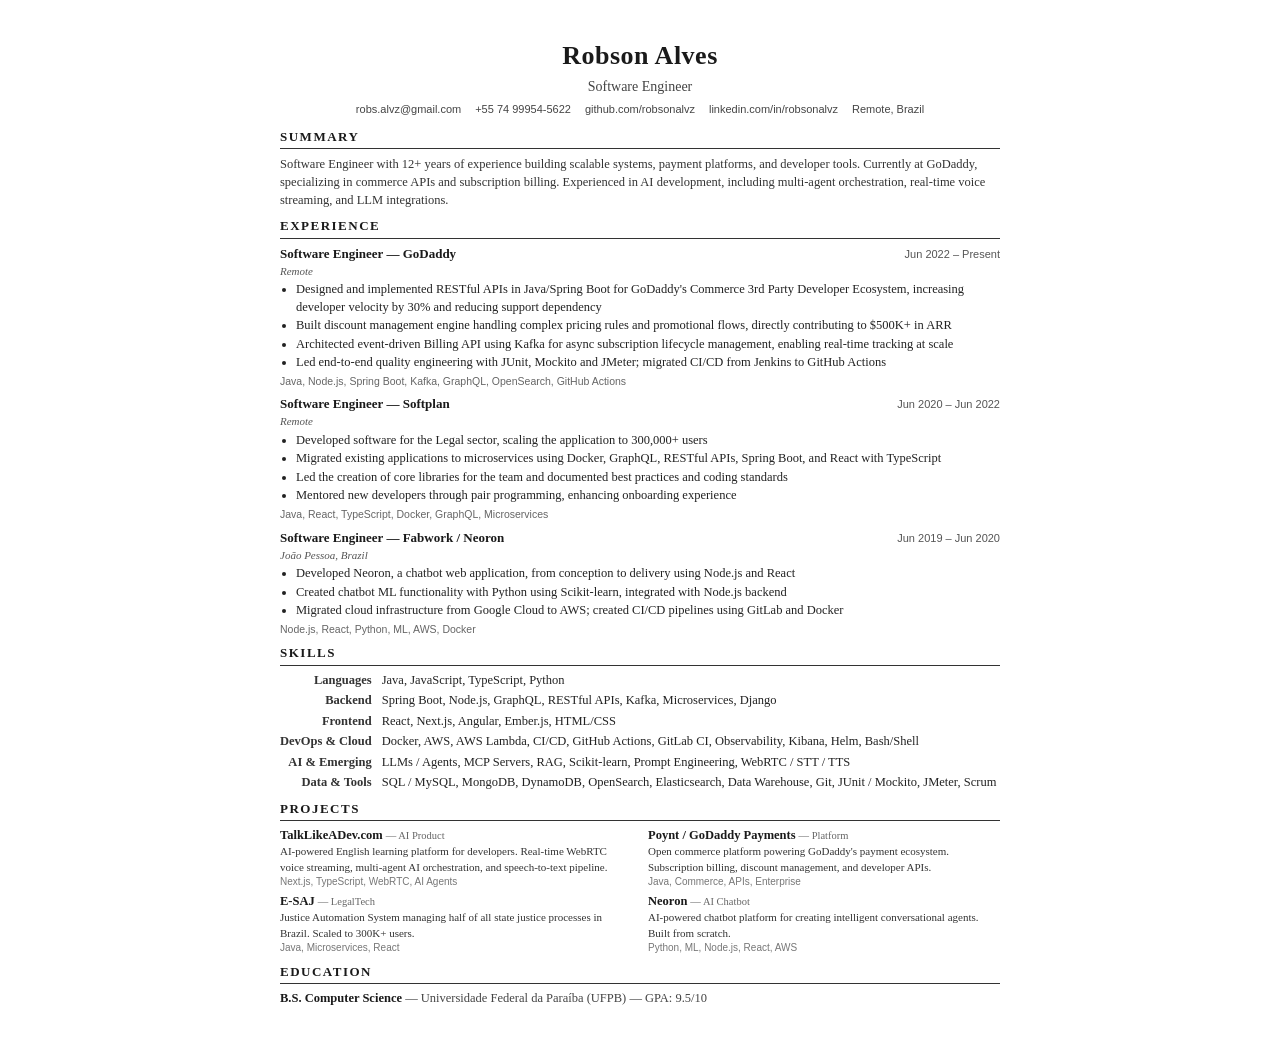
==== resume.html @ f12c5b37 "adicionar download re sume" ====
<!DOCTYPE html>
<html lang="en">
<head>
<meta charset="UTF-8">
<meta name="viewport" content="width=device-width, initial-scale=1.0">
<title>Resume - Robson Alves</title>
<style>
  *, *::before, *::after { margin: 0; padding: 0; box-sizing: border-box; }

  html {
    font-size: 13px;
    -webkit-print-color-adjust: exact;
    print-color-adjust: exact;
  }

  body {
    font-family: Georgia, 'Times New Roman', serif;
    color: #1a1a1a;
    line-height: 1.4;
    padding: 0.4in 0.5in;
    max-width: 8.5in;
    margin: 0 auto;
  }

  a { color: #1a1a1a; text-decoration: none; }
  a:hover { text-decoration: underline; }

  /* Header */
  header { text-align: center; margin-bottom: 10px; }
  header h1 { font-size: 26px; font-weight: 700; letter-spacing: 0.5px; margin-bottom: 2px; }
  header p.title { font-size: 14px; color: #444; margin-bottom: 6px; }

  .contact {
    font-family: -apple-system, BlinkMacSystemFont, 'Segoe UI', Helvetica, Arial, sans-serif;
    font-size: 11px;
    color: #444;
    display: flex;
    justify-content: center;
    flex-wrap: wrap;
    gap: 4px 14px;
  }
  .contact a { color: #444; }

  /* Sections */
  section { margin-bottom: 8px; }

  h2 {
    font-size: 13px;
    font-weight: 700;
    text-transform: uppercase;
    letter-spacing: 1.5px;
    border-bottom: 1px solid #333;
    padding-bottom: 2px;
    margin-bottom: 6px;
    color: #1a1a1a;
  }

  /* Summary */
  .summary {
    font-size: 12.5px;
    color: #333;
    line-height: 1.45;
  }

  /* Experience */
  .job { margin-bottom: 7px; }
  .job:last-child { margin-bottom: 0; }

  .job-header {
    display: flex;
    justify-content: space-between;
    align-items: baseline;
    margin-bottom: 1px;
  }

  .job-title {
    font-size: 13px;
    font-weight: 700;
  }

  .job-date {
    font-family: -apple-system, BlinkMacSystemFont, 'Segoe UI', Helvetica, Arial, sans-serif;
    font-size: 11px;
    color: #555;
    white-space: nowrap;
  }

  .job-meta {
    font-size: 11px;
    color: #555;
    font-style: italic;
    margin-bottom: 2px;
  }

  .job ul {
    list-style: disc;
    padding-left: 16px;
    font-size: 12.5px;
    color: #222;
  }

  .job li { margin-bottom: 1px; line-height: 1.4; }

  .tech {
    font-family: -apple-system, BlinkMacSystemFont, 'Segoe UI', Helvetica, Arial, sans-serif;
    font-size: 10.5px;
    color: #666;
    margin-top: 2px;
  }

  /* Skills */
  .skills-grid {
    display: grid;
    grid-template-columns: auto 1fr;
    gap: 3px 10px;
    font-size: 12.5px;
  }

  .skills-grid dt {
    font-weight: 700;
    color: #333;
    text-align: right;
    font-size: 12.5px;
    white-space: nowrap;
  }

  .skills-grid dd { color: #222; }

  /* Education */
  .edu {
    display: flex;
    justify-content: space-between;
    align-items: baseline;
    font-size: 12.5px;
  }

  .edu-degree { font-weight: 700; }
  .edu-school { color: #444; }

  /* Projects */
  .projects-grid {
    display: grid;
    grid-template-columns: 1fr 1fr;
    gap: 4px 16px;
    font-size: 12px;
  }

  .project { line-height: 1.4; }

  .project-name {
    font-weight: 700;
    font-size: 12.5px;
  }

  .project-type {
    font-size: 10.5px;
    color: #666;
  }

  .project-desc {
    color: #333;
    font-size: 11px;
  }

  .project-tech {
    font-family: -apple-system, BlinkMacSystemFont, 'Segoe UI', Helvetica, Arial, sans-serif;
    font-size: 10px;
    color: #777;
  }

  /* Print */
  @media print {
    html { font-size: 13px; }
    body { padding: 0; max-width: none; }
    a { color: #1a1a1a !important; }
    .contact a { color: #444 !important; }
    section { break-inside: avoid; }
  }

  @page {
    size: letter;
    margin: 0.4in 0.5in;
  }
</style>
</head>
<body>

<header>
  <h1>Robson Alves</h1>
  <p class="title">Software Engineer</p>
  <div class="contact">
    <span>robs.alvz@gmail.com</span>
    <span>+55 74 99954-5622</span>
    <span><a href="https://github.com/robsonalvz">github.com/robsonalvz</a></span>
    <span><a href="https://linkedin.com/in/robsonalvz">linkedin.com/in/robsonalvz</a></span>
    <span>Remote, Brazil</span>
  </div>
</header>

<section>
  <h2>Summary</h2>
  <p class="summary">Software Engineer with 12+ years of experience building scalable systems, payment platforms, and developer tools. Currently at GoDaddy, specializing in commerce APIs and subscription billing. Experienced in AI development, including multi-agent orchestration, real-time voice streaming, and LLM integrations.</p>
</section>

<section>
  <h2>Experience</h2>

  <div class="job">
    <div class="job-header">
      <span class="job-title">Software Engineer &mdash; GoDaddy</span>
      <span class="job-date">Jun 2022 &ndash; Present</span>
    </div>
    <div class="job-meta">Remote</div>
    <ul>
      <li>Designed and implemented RESTful APIs in Java/Spring Boot for GoDaddy's Commerce 3rd Party Developer Ecosystem, increasing developer velocity by 30% and reducing support dependency</li>
      <li>Built discount management engine handling complex pricing rules and promotional flows, directly contributing to $500K+ in ARR</li>
      <li>Architected event-driven Billing API using Kafka for async subscription lifecycle management, enabling real-time tracking at scale</li>
      <li>Led end-to-end quality engineering with JUnit, Mockito and JMeter; migrated CI/CD from Jenkins to GitHub Actions</li>
    </ul>
    <div class="tech">Java, Node.js, Spring Boot, Kafka, GraphQL, OpenSearch, GitHub Actions</div>
  </div>

  <div class="job">
    <div class="job-header">
      <span class="job-title">Software Engineer &mdash; Softplan</span>
      <span class="job-date">Jun 2020 &ndash; Jun 2022</span>
    </div>
    <div class="job-meta">Remote</div>
    <ul>
      <li>Developed software for the Legal sector, scaling the application to 300,000+ users</li>
      <li>Migrated existing applications to microservices using Docker, GraphQL, RESTful APIs, Spring Boot, and React with TypeScript</li>
      <li>Led the creation of core libraries for the team and documented best practices and coding standards</li>
      <li>Mentored new developers through pair programming, enhancing onboarding experience</li>
    </ul>
    <div class="tech">Java, React, TypeScript, Docker, GraphQL, Microservices</div>
  </div>

  <div class="job">
    <div class="job-header">
      <span class="job-title">Software Engineer &mdash; Fabwork / Neoron</span>
      <span class="job-date">Jun 2019 &ndash; Jun 2020</span>
    </div>
    <div class="job-meta">Jo&atilde;o Pessoa, Brazil</div>
    <ul>
      <li>Developed Neoron, a chatbot web application, from conception to delivery using Node.js and React</li>
      <li>Created chatbot ML functionality with Python using Scikit-learn, integrated with Node.js backend</li>
      <li>Migrated cloud infrastructure from Google Cloud to AWS; created CI/CD pipelines using GitLab and Docker</li>
    </ul>
    <div class="tech">Node.js, React, Python, ML, AWS, Docker</div>
  </div>
</section>

<section>
  <h2>Skills</h2>
  <dl class="skills-grid">
    <dt>Languages</dt>
    <dd>Java, JavaScript, TypeScript, Python</dd>
    <dt>Backend</dt>
    <dd>Spring Boot, Node.js, GraphQL, RESTful APIs, Kafka, Microservices, Django</dd>
    <dt>Frontend</dt>
    <dd>React, Next.js, Angular, Ember.js, HTML/CSS</dd>
    <dt>DevOps &amp; Cloud</dt>
    <dd>Docker, AWS, AWS Lambda, CI/CD, GitHub Actions, GitLab CI, Observability, Kibana, Helm, Bash/Shell</dd>
    <dt>AI &amp; Emerging</dt>
    <dd>LLMs / Agents, MCP Servers, RAG, Scikit-learn, Prompt Engineering, WebRTC / STT / TTS</dd>
    <dt>Data &amp; Tools</dt>
    <dd>SQL / MySQL, MongoDB, DynamoDB, OpenSearch, Elasticsearch, Data Warehouse, Git, JUnit / Mockito, JMeter, Scrum</dd>
  </dl>
</section>

<section>
  <h2>Projects</h2>
  <div class="projects-grid">
    <div class="project">
      <span class="project-name">TalkLikeADev.com</span> <span class="project-type">&mdash; AI Product</span>
      <div class="project-desc">AI-powered English learning platform for developers. Real-time WebRTC voice streaming, multi-agent AI orchestration, and speech-to-text pipeline.</div>
      <div class="project-tech">Next.js, TypeScript, WebRTC, AI Agents</div>
    </div>
    <div class="project">
      <span class="project-name">Poynt / GoDaddy Payments</span> <span class="project-type">&mdash; Platform</span>
      <div class="project-desc">Open commerce platform powering GoDaddy's payment ecosystem. Subscription billing, discount management, and developer APIs.</div>
      <div class="project-tech">Java, Commerce, APIs, Enterprise</div>
    </div>
    <div class="project">
      <span class="project-name">E-SAJ</span> <span class="project-type">&mdash; LegalTech</span>
      <div class="project-desc">Justice Automation System managing half of all state justice processes in Brazil. Scaled to 300K+ users.</div>
      <div class="project-tech">Java, Microservices, React</div>
    </div>
    <div class="project">
      <span class="project-name">Neoron</span> <span class="project-type">&mdash; AI Chatbot</span>
      <div class="project-desc">AI-powered chatbot platform for creating intelligent conversational agents. Built from scratch.</div>
      <div class="project-tech">Python, ML, Node.js, React, AWS</div>
    </div>
  </div>
</section>

<section>
  <h2>Education</h2>
  <div class="edu">
    <div>
      <span class="edu-degree">B.S. Computer Science</span> <span class="edu-school">&mdash; Universidade Federal da Para&iacute;ba (UFPB)</span> <span class="edu-school">&mdash; GPA: 9.5/10</span>
    </div>
  </div>
</section>

</body>
</html>
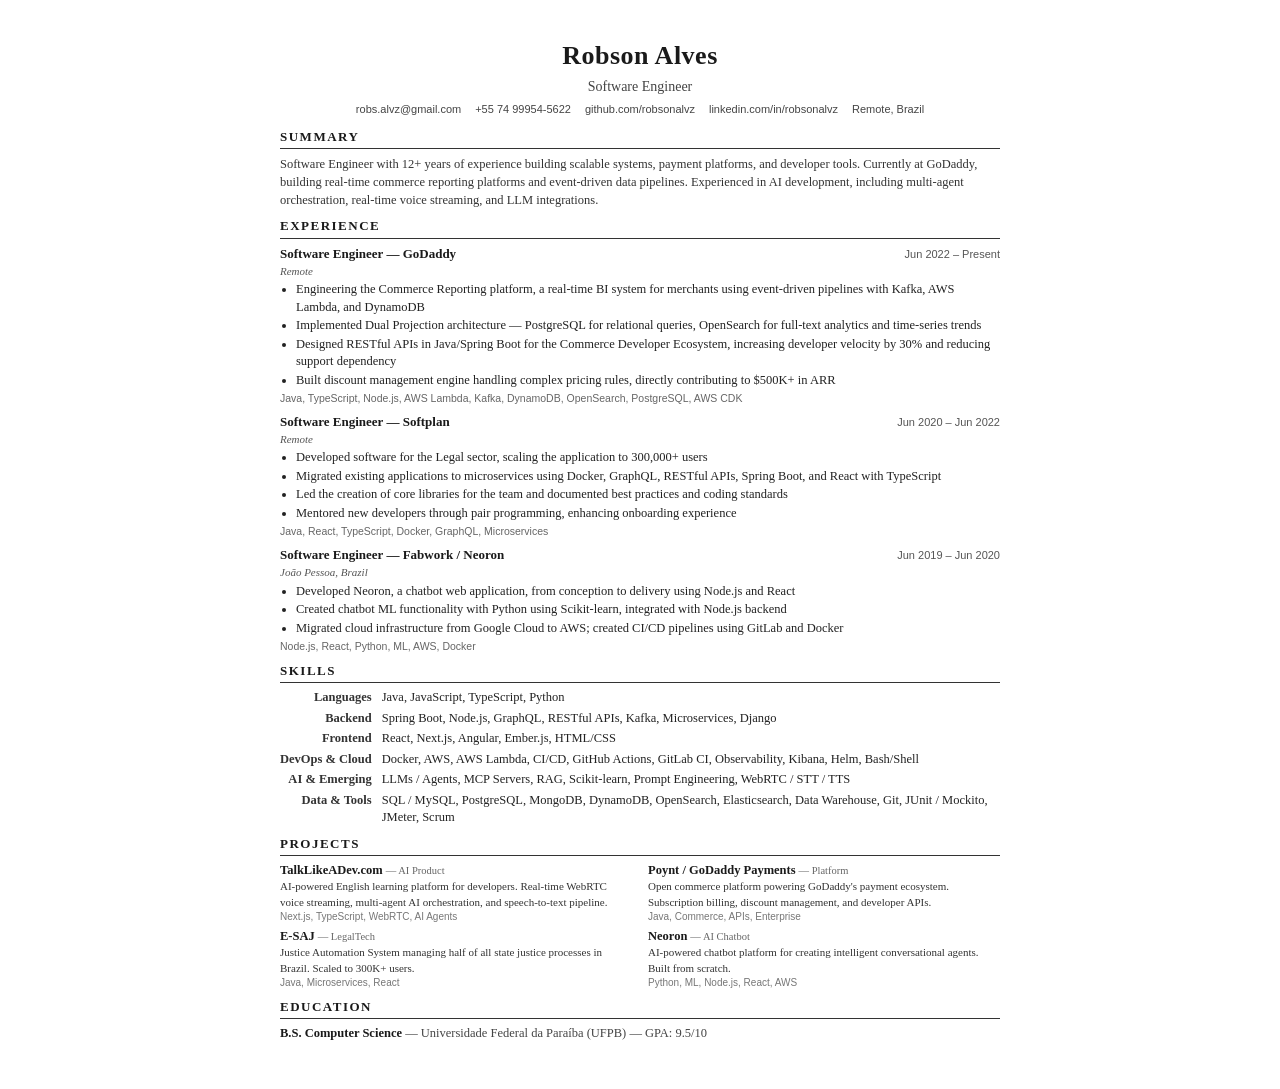
==== commit 67906402: "feat: add all" ====
--- a/resume.html
+++ b/resume.html
@@ -199,7 +199,7 @@
 
 <section>
   <h2>Summary</h2>
-  <p class="summary">Software Engineer with 12+ years of experience building scalable systems, payment platforms, and developer tools. Currently at GoDaddy, specializing in commerce APIs and subscription billing. Experienced in AI development, including multi-agent orchestration, real-time voice streaming, and LLM integrations.</p>
+  <p class="summary">Software Engineer with 12+ years of experience building scalable systems, payment platforms, and developer tools. Currently at GoDaddy, building real-time commerce reporting platforms and event-driven data pipelines. Experienced in AI development, including multi-agent orchestration, real-time voice streaming, and LLM integrations.</p>
 </section>
 
 <section>
@@ -212,12 +212,12 @@
     </div>
     <div class="job-meta">Remote</div>
     <ul>
-      <li>Designed and implemented RESTful APIs in Java/Spring Boot for GoDaddy's Commerce 3rd Party Developer Ecosystem, increasing developer velocity by 30% and reducing support dependency</li>
-      <li>Built discount management engine handling complex pricing rules and promotional flows, directly contributing to $500K+ in ARR</li>
-      <li>Architected event-driven Billing API using Kafka for async subscription lifecycle management, enabling real-time tracking at scale</li>
-      <li>Led end-to-end quality engineering with JUnit, Mockito and JMeter; migrated CI/CD from Jenkins to GitHub Actions</li>
+      <li>Engineering the Commerce Reporting platform, a real-time BI system for merchants using event-driven pipelines with Kafka, AWS Lambda, and DynamoDB</li>
+      <li>Implemented Dual Projection architecture — PostgreSQL for relational queries, OpenSearch for full-text analytics and time-series trends</li>
+      <li>Designed RESTful APIs in Java/Spring Boot for the Commerce Developer Ecosystem, increasing developer velocity by 30% and reducing support dependency</li>
+      <li>Built discount management engine handling complex pricing rules, directly contributing to $500K+ in ARR</li>
     </ul>
-    <div class="tech">Java, Node.js, Spring Boot, Kafka, GraphQL, OpenSearch, GitHub Actions</div>
+    <div class="tech">Java, TypeScript, Node.js, AWS Lambda, Kafka, DynamoDB, OpenSearch, PostgreSQL, AWS CDK</div>
   </div>
 
   <div class="job">
@@ -264,7 +264,7 @@
     <dt>AI &amp; Emerging</dt>
     <dd>LLMs / Agents, MCP Servers, RAG, Scikit-learn, Prompt Engineering, WebRTC / STT / TTS</dd>
     <dt>Data &amp; Tools</dt>
-    <dd>SQL / MySQL, MongoDB, DynamoDB, OpenSearch, Elasticsearch, Data Warehouse, Git, JUnit / Mockito, JMeter, Scrum</dd>
+    <dd>SQL / MySQL, PostgreSQL, MongoDB, DynamoDB, OpenSearch, Elasticsearch, Data Warehouse, Git, JUnit / Mockito, JMeter, Scrum</dd>
   </dl>
 </section>
 
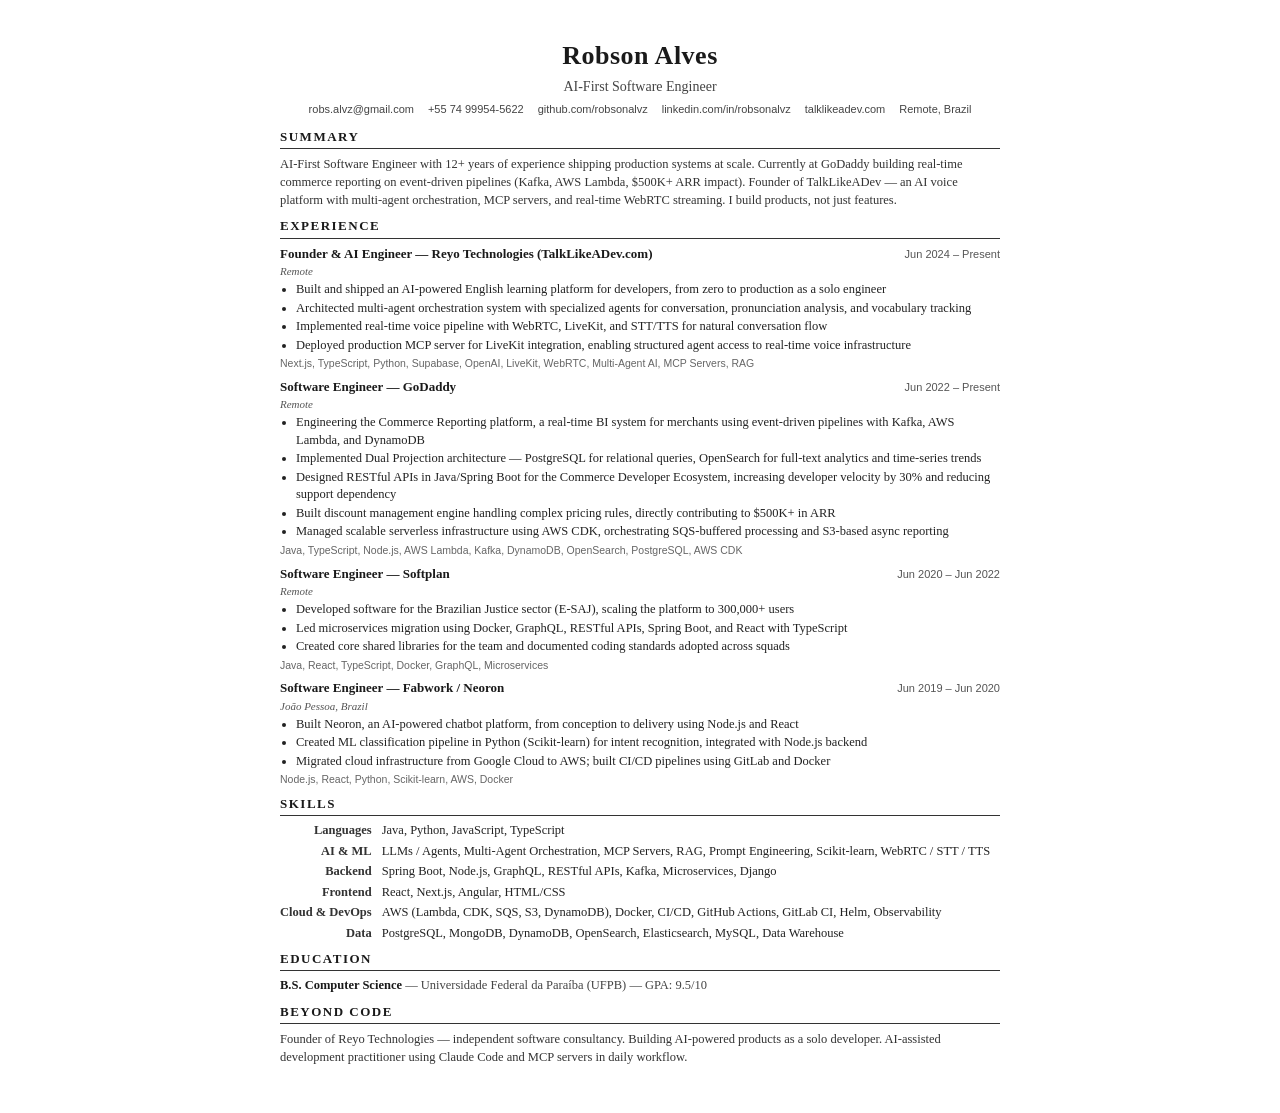
==== commit 3d75ef80: "fix: remove logica de hash" ====
--- a/resume.html
+++ b/resume.html
@@ -187,23 +187,39 @@
 
 <header>
   <h1>Robson Alves</h1>
-  <p class="title">Software Engineer</p>
+  <p class="title">AI-First Software Engineer</p>
   <div class="contact">
     <span>robs.alvz@gmail.com</span>
     <span>+55 74 99954-5622</span>
     <span><a href="https://github.com/robsonalvz">github.com/robsonalvz</a></span>
     <span><a href="https://linkedin.com/in/robsonalvz">linkedin.com/in/robsonalvz</a></span>
+    <span><a href="https://talklikeadev.com">talklikeadev.com</a></span>
     <span>Remote, Brazil</span>
   </div>
 </header>
 
 <section>
   <h2>Summary</h2>
-  <p class="summary">Software Engineer with 12+ years of experience building scalable systems, payment platforms, and developer tools. Currently at GoDaddy, building real-time commerce reporting platforms and event-driven data pipelines. Experienced in AI development, including multi-agent orchestration, real-time voice streaming, and LLM integrations.</p>
+  <p class="summary">AI-First Software Engineer with 12+ years of experience shipping production systems at scale. Currently at GoDaddy building real-time commerce reporting on event-driven pipelines (Kafka, AWS Lambda, $500K+ ARR impact). Founder of TalkLikeADev &mdash; an AI voice platform with multi-agent orchestration, MCP servers, and real-time WebRTC streaming. I build products, not just features.</p>
 </section>
 
 <section>
   <h2>Experience</h2>
+
+  <div class="job">
+    <div class="job-header">
+      <span class="job-title">Founder &amp; AI Engineer &mdash; Reyo Technologies (TalkLikeADev.com)</span>
+      <span class="job-date">Jun 2024 &ndash; Present</span>
+    </div>
+    <div class="job-meta">Remote</div>
+    <ul>
+      <li>Built and shipped an AI-powered English learning platform for developers, from zero to production as a solo engineer</li>
+      <li>Architected multi-agent orchestration system with specialized agents for conversation, pronunciation analysis, and vocabulary tracking</li>
+      <li>Implemented real-time voice pipeline with WebRTC, LiveKit, and STT/TTS for natural conversation flow</li>
+      <li>Deployed production MCP server for LiveKit integration, enabling structured agent access to real-time voice infrastructure</li>
+    </ul>
+    <div class="tech">Next.js, TypeScript, Python, Supabase, OpenAI, LiveKit, WebRTC, Multi-Agent AI, MCP Servers, RAG</div>
+  </div>
 
   <div class="job">
     <div class="job-header">
@@ -213,9 +229,10 @@
     <div class="job-meta">Remote</div>
     <ul>
       <li>Engineering the Commerce Reporting platform, a real-time BI system for merchants using event-driven pipelines with Kafka, AWS Lambda, and DynamoDB</li>
-      <li>Implemented Dual Projection architecture — PostgreSQL for relational queries, OpenSearch for full-text analytics and time-series trends</li>
+      <li>Implemented Dual Projection architecture &mdash; PostgreSQL for relational queries, OpenSearch for full-text analytics and time-series trends</li>
       <li>Designed RESTful APIs in Java/Spring Boot for the Commerce Developer Ecosystem, increasing developer velocity by 30% and reducing support dependency</li>
       <li>Built discount management engine handling complex pricing rules, directly contributing to $500K+ in ARR</li>
+      <li>Managed scalable serverless infrastructure using AWS CDK, orchestrating SQS-buffered processing and S3-based async reporting</li>
     </ul>
     <div class="tech">Java, TypeScript, Node.js, AWS Lambda, Kafka, DynamoDB, OpenSearch, PostgreSQL, AWS CDK</div>
   </div>
@@ -227,10 +244,9 @@
     </div>
     <div class="job-meta">Remote</div>
     <ul>
-      <li>Developed software for the Legal sector, scaling the application to 300,000+ users</li>
-      <li>Migrated existing applications to microservices using Docker, GraphQL, RESTful APIs, Spring Boot, and React with TypeScript</li>
-      <li>Led the creation of core libraries for the team and documented best practices and coding standards</li>
-      <li>Mentored new developers through pair programming, enhancing onboarding experience</li>
+      <li>Developed software for the Brazilian Justice sector (E-SAJ), scaling the platform to 300,000+ users</li>
+      <li>Led microservices migration using Docker, GraphQL, RESTful APIs, Spring Boot, and React with TypeScript</li>
+      <li>Created core shared libraries for the team and documented coding standards adopted across squads</li>
     </ul>
     <div class="tech">Java, React, TypeScript, Docker, GraphQL, Microservices</div>
   </div>
@@ -242,11 +258,11 @@
     </div>
     <div class="job-meta">Jo&atilde;o Pessoa, Brazil</div>
     <ul>
-      <li>Developed Neoron, a chatbot web application, from conception to delivery using Node.js and React</li>
-      <li>Created chatbot ML functionality with Python using Scikit-learn, integrated with Node.js backend</li>
-      <li>Migrated cloud infrastructure from Google Cloud to AWS; created CI/CD pipelines using GitLab and Docker</li>
+      <li>Built Neoron, an AI-powered chatbot platform, from conception to delivery using Node.js and React</li>
+      <li>Created ML classification pipeline in Python (Scikit-learn) for intent recognition, integrated with Node.js backend</li>
+      <li>Migrated cloud infrastructure from Google Cloud to AWS; built CI/CD pipelines using GitLab and Docker</li>
     </ul>
-    <div class="tech">Node.js, React, Python, ML, AWS, Docker</div>
+    <div class="tech">Node.js, React, Python, Scikit-learn, AWS, Docker</div>
   </div>
 </section>
 
@@ -254,44 +270,18 @@
   <h2>Skills</h2>
   <dl class="skills-grid">
     <dt>Languages</dt>
-    <dd>Java, JavaScript, TypeScript, Python</dd>
+    <dd>Java, Python, JavaScript, TypeScript</dd>
+    <dt>AI &amp; ML</dt>
+    <dd>LLMs / Agents, Multi-Agent Orchestration, MCP Servers, RAG, Prompt Engineering, Scikit-learn, WebRTC / STT / TTS</dd>
     <dt>Backend</dt>
     <dd>Spring Boot, Node.js, GraphQL, RESTful APIs, Kafka, Microservices, Django</dd>
     <dt>Frontend</dt>
-    <dd>React, Next.js, Angular, Ember.js, HTML/CSS</dd>
-    <dt>DevOps &amp; Cloud</dt>
-    <dd>Docker, AWS, AWS Lambda, CI/CD, GitHub Actions, GitLab CI, Observability, Kibana, Helm, Bash/Shell</dd>
-    <dt>AI &amp; Emerging</dt>
-    <dd>LLMs / Agents, MCP Servers, RAG, Scikit-learn, Prompt Engineering, WebRTC / STT / TTS</dd>
-    <dt>Data &amp; Tools</dt>
-    <dd>SQL / MySQL, PostgreSQL, MongoDB, DynamoDB, OpenSearch, Elasticsearch, Data Warehouse, Git, JUnit / Mockito, JMeter, Scrum</dd>
+    <dd>React, Next.js, Angular, HTML/CSS</dd>
+    <dt>Cloud &amp; DevOps</dt>
+    <dd>AWS (Lambda, CDK, SQS, S3, DynamoDB), Docker, CI/CD, GitHub Actions, GitLab CI, Helm, Observability</dd>
+    <dt>Data</dt>
+    <dd>PostgreSQL, MongoDB, DynamoDB, OpenSearch, Elasticsearch, MySQL, Data Warehouse</dd>
   </dl>
-</section>
-
-<section>
-  <h2>Projects</h2>
-  <div class="projects-grid">
-    <div class="project">
-      <span class="project-name">TalkLikeADev.com</span> <span class="project-type">&mdash; AI Product</span>
-      <div class="project-desc">AI-powered English learning platform for developers. Real-time WebRTC voice streaming, multi-agent AI orchestration, and speech-to-text pipeline.</div>
-      <div class="project-tech">Next.js, TypeScript, WebRTC, AI Agents</div>
-    </div>
-    <div class="project">
-      <span class="project-name">Poynt / GoDaddy Payments</span> <span class="project-type">&mdash; Platform</span>
-      <div class="project-desc">Open commerce platform powering GoDaddy's payment ecosystem. Subscription billing, discount management, and developer APIs.</div>
-      <div class="project-tech">Java, Commerce, APIs, Enterprise</div>
-    </div>
-    <div class="project">
-      <span class="project-name">E-SAJ</span> <span class="project-type">&mdash; LegalTech</span>
-      <div class="project-desc">Justice Automation System managing half of all state justice processes in Brazil. Scaled to 300K+ users.</div>
-      <div class="project-tech">Java, Microservices, React</div>
-    </div>
-    <div class="project">
-      <span class="project-name">Neoron</span> <span class="project-type">&mdash; AI Chatbot</span>
-      <div class="project-desc">AI-powered chatbot platform for creating intelligent conversational agents. Built from scratch.</div>
-      <div class="project-tech">Python, ML, Node.js, React, AWS</div>
-    </div>
-  </div>
 </section>
 
 <section>
@@ -303,5 +293,10 @@
   </div>
 </section>
 
+<section>
+  <h2>Beyond Code</h2>
+  <p class="summary">Founder of Reyo Technologies &mdash; independent software consultancy. Building AI-powered products as a solo developer. AI-assisted development practitioner using Claude Code and MCP servers in daily workflow.</p>
+</section>
+
 </body>
 </html>
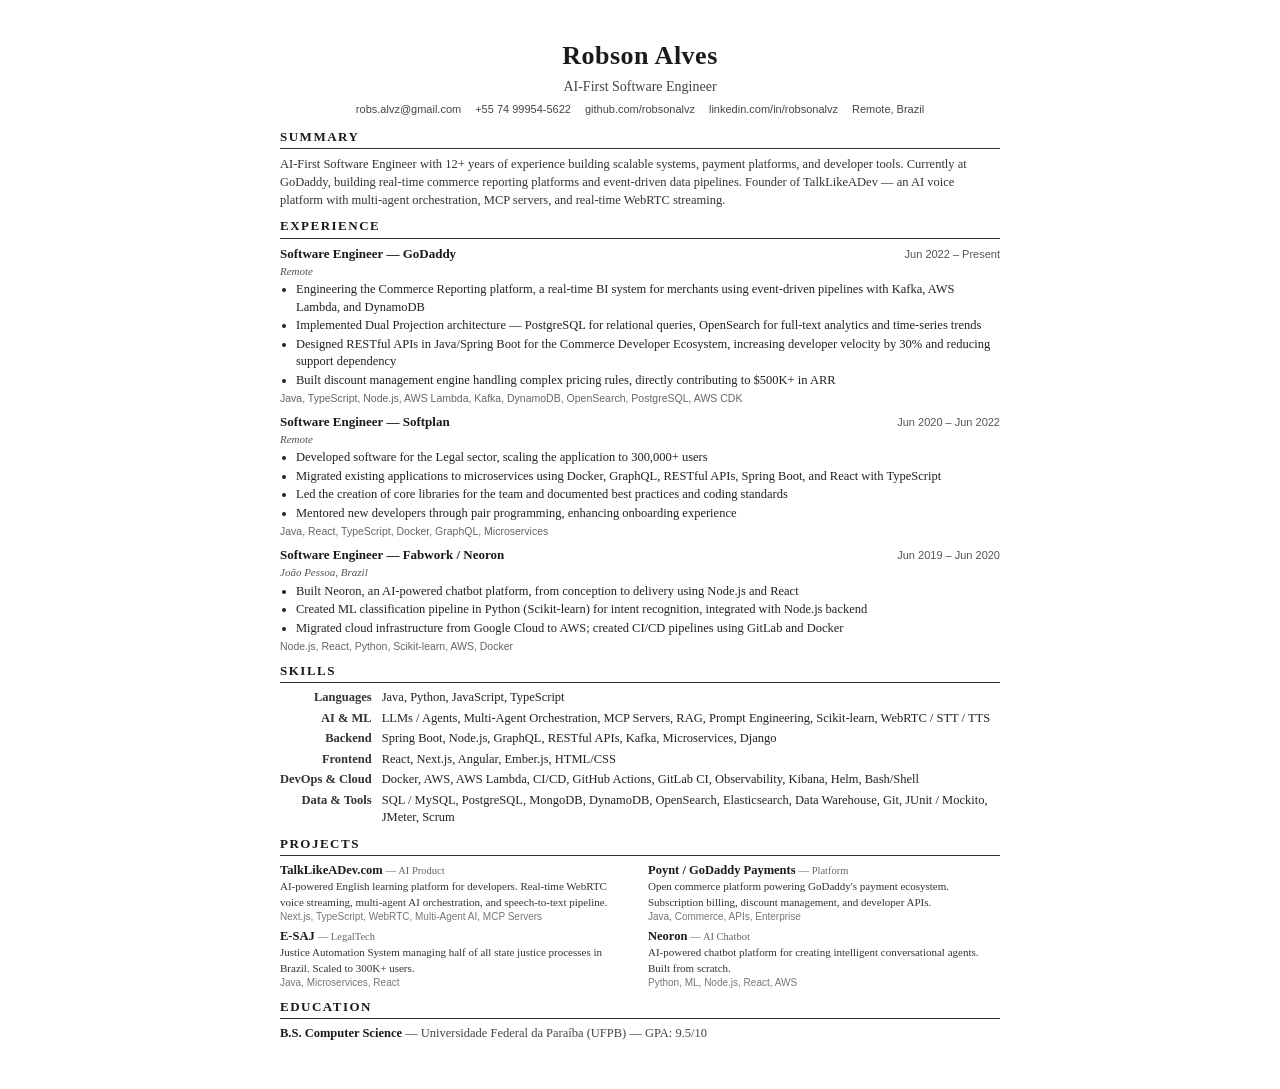
==== commit 38a89660: "fix resume" ====
--- a/resume.html
+++ b/resume.html
@@ -193,33 +193,17 @@
     <span>+55 74 99954-5622</span>
     <span><a href="https://github.com/robsonalvz">github.com/robsonalvz</a></span>
     <span><a href="https://linkedin.com/in/robsonalvz">linkedin.com/in/robsonalvz</a></span>
-    <span><a href="https://talklikeadev.com">talklikeadev.com</a></span>
     <span>Remote, Brazil</span>
   </div>
 </header>
 
 <section>
   <h2>Summary</h2>
-  <p class="summary">AI-First Software Engineer with 12+ years of experience shipping production systems at scale. Currently at GoDaddy building real-time commerce reporting on event-driven pipelines (Kafka, AWS Lambda, $500K+ ARR impact). Founder of TalkLikeADev &mdash; an AI voice platform with multi-agent orchestration, MCP servers, and real-time WebRTC streaming. I build products, not just features.</p>
+  <p class="summary">AI-First Software Engineer with 12+ years of experience building scalable systems, payment platforms, and developer tools. Currently at GoDaddy, building real-time commerce reporting platforms and event-driven data pipelines. Founder of TalkLikeADev &mdash; an AI voice platform with multi-agent orchestration, MCP servers, and real-time WebRTC streaming.</p>
 </section>
 
 <section>
   <h2>Experience</h2>
-
-  <div class="job">
-    <div class="job-header">
-      <span class="job-title">Founder &amp; AI Engineer &mdash; Reyo Technologies (TalkLikeADev.com)</span>
-      <span class="job-date">Jun 2024 &ndash; Present</span>
-    </div>
-    <div class="job-meta">Remote</div>
-    <ul>
-      <li>Built and shipped an AI-powered English learning platform for developers, from zero to production as a solo engineer</li>
-      <li>Architected multi-agent orchestration system with specialized agents for conversation, pronunciation analysis, and vocabulary tracking</li>
-      <li>Implemented real-time voice pipeline with WebRTC, LiveKit, and STT/TTS for natural conversation flow</li>
-      <li>Deployed production MCP server for LiveKit integration, enabling structured agent access to real-time voice infrastructure</li>
-    </ul>
-    <div class="tech">Next.js, TypeScript, Python, Supabase, OpenAI, LiveKit, WebRTC, Multi-Agent AI, MCP Servers, RAG</div>
-  </div>
 
   <div class="job">
     <div class="job-header">
@@ -232,7 +216,6 @@
       <li>Implemented Dual Projection architecture &mdash; PostgreSQL for relational queries, OpenSearch for full-text analytics and time-series trends</li>
       <li>Designed RESTful APIs in Java/Spring Boot for the Commerce Developer Ecosystem, increasing developer velocity by 30% and reducing support dependency</li>
       <li>Built discount management engine handling complex pricing rules, directly contributing to $500K+ in ARR</li>
-      <li>Managed scalable serverless infrastructure using AWS CDK, orchestrating SQS-buffered processing and S3-based async reporting</li>
     </ul>
     <div class="tech">Java, TypeScript, Node.js, AWS Lambda, Kafka, DynamoDB, OpenSearch, PostgreSQL, AWS CDK</div>
   </div>
@@ -244,9 +227,10 @@
     </div>
     <div class="job-meta">Remote</div>
     <ul>
-      <li>Developed software for the Brazilian Justice sector (E-SAJ), scaling the platform to 300,000+ users</li>
-      <li>Led microservices migration using Docker, GraphQL, RESTful APIs, Spring Boot, and React with TypeScript</li>
-      <li>Created core shared libraries for the team and documented coding standards adopted across squads</li>
+      <li>Developed software for the Legal sector, scaling the application to 300,000+ users</li>
+      <li>Migrated existing applications to microservices using Docker, GraphQL, RESTful APIs, Spring Boot, and React with TypeScript</li>
+      <li>Led the creation of core libraries for the team and documented best practices and coding standards</li>
+      <li>Mentored new developers through pair programming, enhancing onboarding experience</li>
     </ul>
     <div class="tech">Java, React, TypeScript, Docker, GraphQL, Microservices</div>
   </div>
@@ -260,7 +244,7 @@
     <ul>
       <li>Built Neoron, an AI-powered chatbot platform, from conception to delivery using Node.js and React</li>
       <li>Created ML classification pipeline in Python (Scikit-learn) for intent recognition, integrated with Node.js backend</li>
-      <li>Migrated cloud infrastructure from Google Cloud to AWS; built CI/CD pipelines using GitLab and Docker</li>
+      <li>Migrated cloud infrastructure from Google Cloud to AWS; created CI/CD pipelines using GitLab and Docker</li>
     </ul>
     <div class="tech">Node.js, React, Python, Scikit-learn, AWS, Docker</div>
   </div>
@@ -276,12 +260,38 @@
     <dt>Backend</dt>
     <dd>Spring Boot, Node.js, GraphQL, RESTful APIs, Kafka, Microservices, Django</dd>
     <dt>Frontend</dt>
-    <dd>React, Next.js, Angular, HTML/CSS</dd>
-    <dt>Cloud &amp; DevOps</dt>
-    <dd>AWS (Lambda, CDK, SQS, S3, DynamoDB), Docker, CI/CD, GitHub Actions, GitLab CI, Helm, Observability</dd>
-    <dt>Data</dt>
-    <dd>PostgreSQL, MongoDB, DynamoDB, OpenSearch, Elasticsearch, MySQL, Data Warehouse</dd>
+    <dd>React, Next.js, Angular, Ember.js, HTML/CSS</dd>
+    <dt>DevOps &amp; Cloud</dt>
+    <dd>Docker, AWS, AWS Lambda, CI/CD, GitHub Actions, GitLab CI, Observability, Kibana, Helm, Bash/Shell</dd>
+    <dt>Data &amp; Tools</dt>
+    <dd>SQL / MySQL, PostgreSQL, MongoDB, DynamoDB, OpenSearch, Elasticsearch, Data Warehouse, Git, JUnit / Mockito, JMeter, Scrum</dd>
   </dl>
+</section>
+
+<section>
+  <h2>Projects</h2>
+  <div class="projects-grid">
+    <div class="project">
+      <span class="project-name">TalkLikeADev.com</span> <span class="project-type">&mdash; AI Product</span>
+      <div class="project-desc">AI-powered English learning platform for developers. Real-time WebRTC voice streaming, multi-agent AI orchestration, and speech-to-text pipeline.</div>
+      <div class="project-tech">Next.js, TypeScript, WebRTC, Multi-Agent AI, MCP Servers</div>
+    </div>
+    <div class="project">
+      <span class="project-name">Poynt / GoDaddy Payments</span> <span class="project-type">&mdash; Platform</span>
+      <div class="project-desc">Open commerce platform powering GoDaddy's payment ecosystem. Subscription billing, discount management, and developer APIs.</div>
+      <div class="project-tech">Java, Commerce, APIs, Enterprise</div>
+    </div>
+    <div class="project">
+      <span class="project-name">E-SAJ</span> <span class="project-type">&mdash; LegalTech</span>
+      <div class="project-desc">Justice Automation System managing half of all state justice processes in Brazil. Scaled to 300K+ users.</div>
+      <div class="project-tech">Java, Microservices, React</div>
+    </div>
+    <div class="project">
+      <span class="project-name">Neoron</span> <span class="project-type">&mdash; AI Chatbot</span>
+      <div class="project-desc">AI-powered chatbot platform for creating intelligent conversational agents. Built from scratch.</div>
+      <div class="project-tech">Python, ML, Node.js, React, AWS</div>
+    </div>
+  </div>
 </section>
 
 <section>
@@ -293,10 +303,5 @@
   </div>
 </section>
 
-<section>
-  <h2>Beyond Code</h2>
-  <p class="summary">Founder of Reyo Technologies &mdash; independent software consultancy. Building AI-powered products as a solo developer. AI-assisted development practitioner using Claude Code and MCP servers in daily workflow.</p>
-</section>
-
 </body>
 </html>
